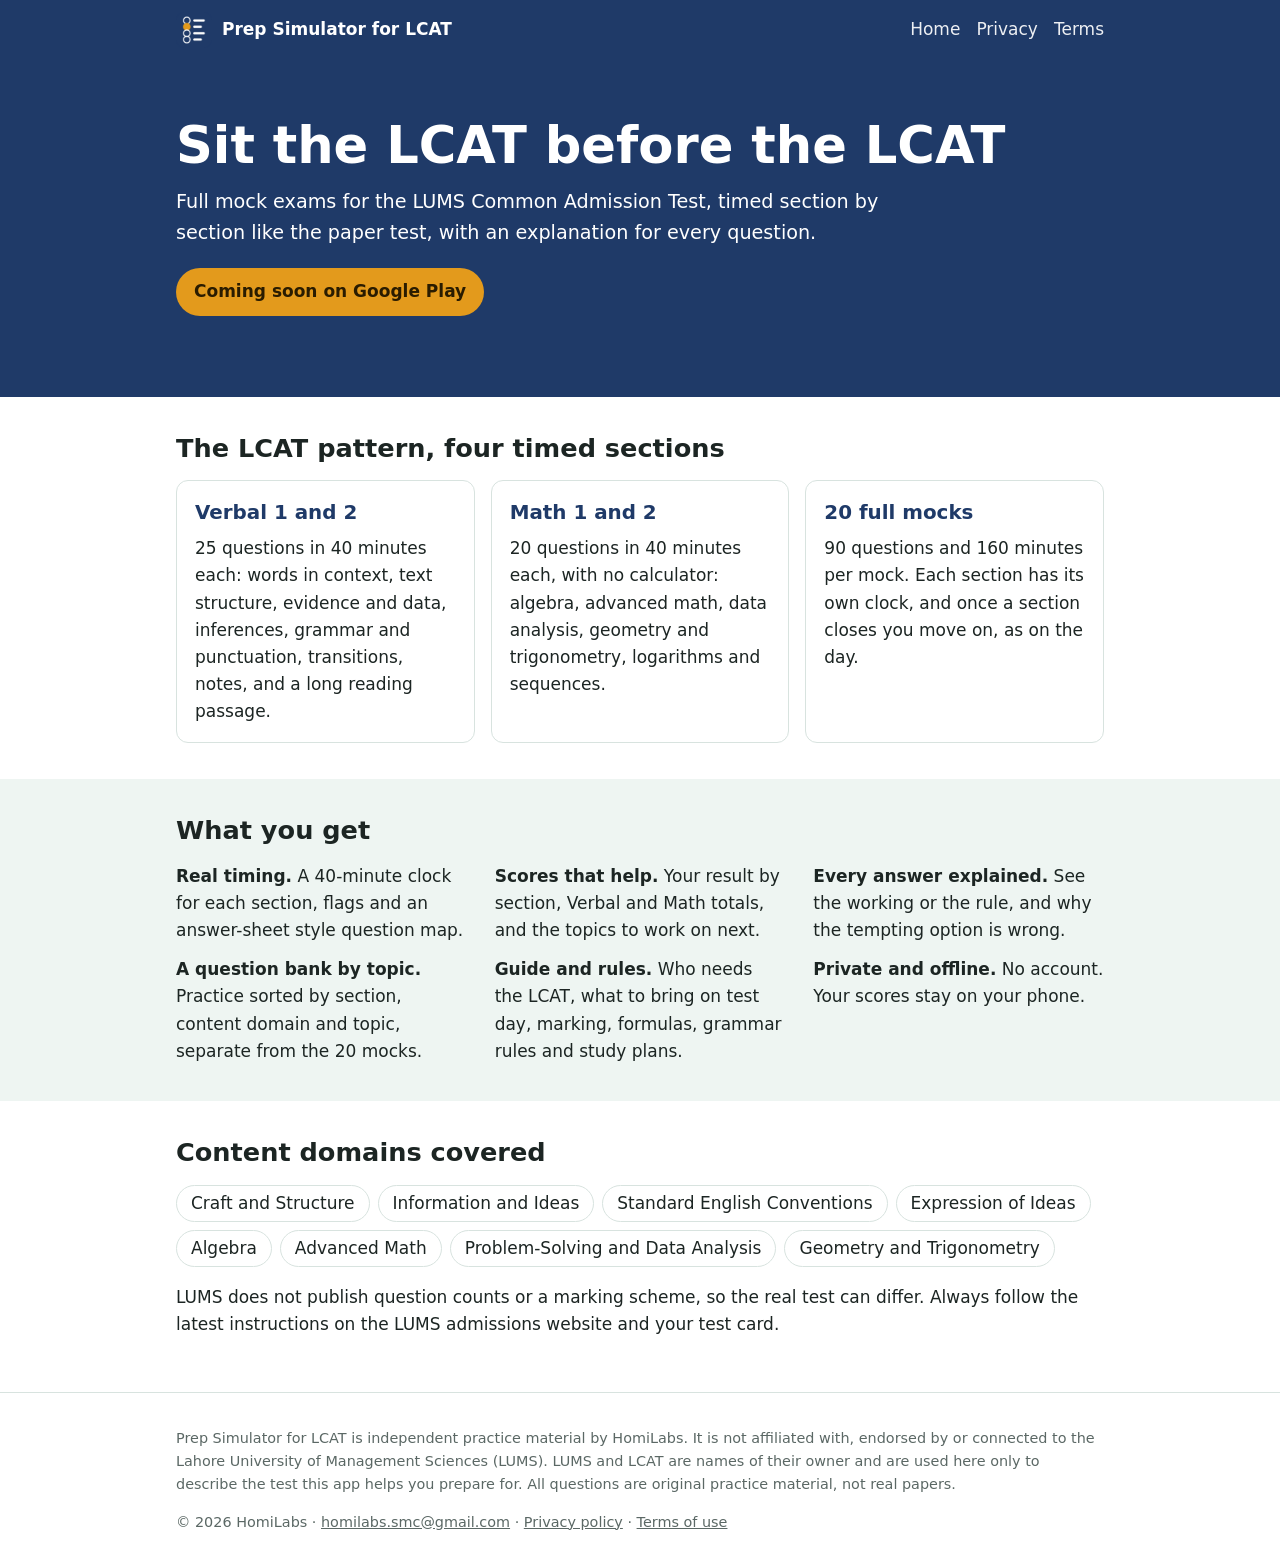
==== website/index.html @ 9efe72cb "LCAT prep app: app shell from the NTS app, four timed sections, blueprint, guide and website Flutter" ====
<!doctype html>
<html lang="en">
<head>
<meta charset="utf-8">
<meta name="viewport" content="width=device-width, initial-scale=1">
<title>Prep Simulator for LCAT – LUMS admission test mock exams</title>
<meta name="description" content="Prepare for the LUMS Common Admission Test (LCAT) on Android: 20 full mock exams with four timed sections, a topic-wise question bank for Verbal and Math, explanations for every question, and a guide to the rules. Free, offline, no account.">
<meta property="og:title" content="Prep Simulator for LCAT – LUMS admission test mock exams">
<meta property="og:description" content="20 full LCAT-style mock exams with timed Verbal and Math sections, a topic-wise question bank, every answer explained, and the test rules in one place.">
<meta property="og:url" content="https://lcat.homilabs.org/">
<meta name="theme-color" content="#1f3a68">
<link rel="canonical" href="https://lcat.homilabs.org/">
<link rel="icon" href="img/favicon.png">
<link rel="stylesheet" href="style.css">
</head>
<body>
<header class="top"><div class="wrap">
  <a class="brand" href="index.html"><img src="img/icon.png" alt="" width="36" height="36">Prep Simulator for LCAT</a>
  <nav class="nav"><a href="index.html">Home</a><a href="privacy.html">Privacy</a><a href="terms.html">Terms</a></nav>
</div></header>

<main>
<section class="hero"><div class="wrap">
  <h1>Sit the LCAT before the LCAT</h1>
  <p class="lead">Full mock exams for the LUMS Common Admission Test, timed section by section like the paper test, with an explanation for every question.</p>
  <p class="cta"><span class="soon">Coming soon on Google Play</span></p>
</div></section>

<section class="wrap" id="tests">
  <h2>The LCAT pattern, four timed sections</h2>
  <div class="cards">
    <article><h3>Verbal 1 and 2</h3><p>25 questions in 40 minutes each: words in context, text structure, evidence and data, inferences, grammar and punctuation, transitions, notes, and a long reading passage.</p></article>
    <article><h3>Math 1 and 2</h3><p>20 questions in 40 minutes each, with no calculator: algebra, advanced math, data analysis, geometry and trigonometry, logarithms and sequences.</p></article>
    <article><h3>20 full mocks</h3><p>90 questions and 160 minutes per mock. Each section has its own clock, and once a section closes you move on, as on the day.</p></article>
  </div>
</section>

<section class="band"><div class="wrap">
  <h2>What you get</h2>
  <ul class="ticks">
    <li><strong>Real timing.</strong> A 40-minute clock for each section, flags and an answer-sheet style question map.</li>
    <li><strong>Scores that help.</strong> Your result by section, Verbal and Math totals, and the topics to work on next.</li>
    <li><strong>Every answer explained.</strong> See the working or the rule, and why the tempting option is wrong.</li>
    <li><strong>A question bank by topic.</strong> Practice sorted by section, content domain and topic, separate from the 20 mocks.</li>
    <li><strong>Guide and rules.</strong> Who needs the LCAT, what to bring on test day, marking, formulas, grammar rules and study plans.</li>
    <li><strong>Private and offline.</strong> No account. Your scores stay on your phone.</li>
  </ul>
</div></section>

<section class="wrap" id="areas">
  <h2>Content domains covered</h2>
  <p class="chips"><span>Craft and Structure</span><span>Information and Ideas</span><span>Standard English Conventions</span><span>Expression of Ideas</span><span>Algebra</span><span>Advanced Math</span><span>Problem-Solving and Data Analysis</span><span>Geometry and Trigonometry</span></p>
  <p>LUMS does not publish question counts or a marking scheme, so the real test can differ. Always follow the latest instructions on the LUMS admissions website and your test card.</p>
</section>
</main>
<footer class="foot"><div class="wrap">
  <p>Prep Simulator for LCAT is independent practice material by HomiLabs. It is not affiliated with, endorsed by or connected to the Lahore University of Management Sciences (LUMS). LUMS and LCAT are names of their owner and are used here only to describe the test this app helps you prepare for. All questions are original practice material, not real papers.</p>
  <p>© 2026 HomiLabs · <a href="mailto:homilabs.smc@gmail.com">homilabs.smc@gmail.com</a> · <a href="privacy.html">Privacy policy</a> · <a href="terms.html">Terms of use</a></p>
</div></footer>
</body>
</html>
---- website/style.css ----
:root{--green:#1f3a68;--amber:#e39a1c;--ink:#1c2523;--muted:#5b6865;--paper:#fff;--tint:#eef5f2;--line:#d8e3df}
@media (prefers-color-scheme:dark){:root{--ink:#e6efec;--muted:#a3b3ae;--paper:#101715;--tint:#18221f;--line:#2b3a36}}
*{box-sizing:border-box}
body{margin:0;background:var(--paper);color:var(--ink);font:17px/1.6 system-ui,-apple-system,"Segoe UI",Roboto,sans-serif}
a{color:inherit}
.wrap{max-width:960px;margin:0 auto;padding:0 16px}
.top{background:var(--green);color:#fff}
.top .wrap{display:flex;flex-wrap:wrap;gap:8px 20px;align-items:center;justify-content:space-between;padding-block:12px}
.brand{display:flex;gap:10px;align-items:center;font-weight:700;text-decoration:none}
.brand img{border-radius:8px}
.nav{display:flex;gap:16px}
.nav a{text-decoration:none;opacity:.92}
.nav a:hover{text-decoration:underline}
.hero{background:var(--green);color:#fff;padding:56px 0 64px}
.hero h1{font-size:clamp(2rem,6vw,3.2rem);line-height:1.15;margin:0 0 12px}
.lead{font-size:1.2rem;max-width:40em;margin:0 0 20px}
.soon{display:inline-block;background:var(--amber);color:#2a1c00;font-weight:700;padding:10px 18px;border-radius:999px}
section.wrap{padding-block:36px}
h2{font-size:1.6rem;line-height:1.25;margin:0 0 16px}
.cards{display:grid;grid-template-columns:repeat(auto-fit,minmax(240px,1fr));gap:16px}
.cards article{border:1px solid var(--line);border-radius:12px;padding:16px 18px}
.cards h3{margin:0 0 6px;color:var(--green)}
@media (prefers-color-scheme:dark){.cards h3{color:#7fd2bb}}
.cards p{margin:0}
.band{background:var(--tint);padding:36px 0}
.ticks{margin:0;padding:0;list-style:none;display:grid;grid-template-columns:repeat(auto-fit,minmax(280px,1fr));gap:12px 28px}
.chips{display:flex;flex-wrap:wrap;gap:8px;margin:0 0 16px}
.chips span{border:1px solid var(--line);border-radius:999px;padding:4px 14px}
.doc{padding-block:32px;max-width:760px}
.doc h1{margin:0 0 4px;line-height:1.2}
.doc h2{font-size:1.2rem;margin:28px 0 6px}
.muted{color:var(--muted)}
.foot{border-top:1px solid var(--line);color:var(--muted);font-size:.9rem;padding:20px 0}
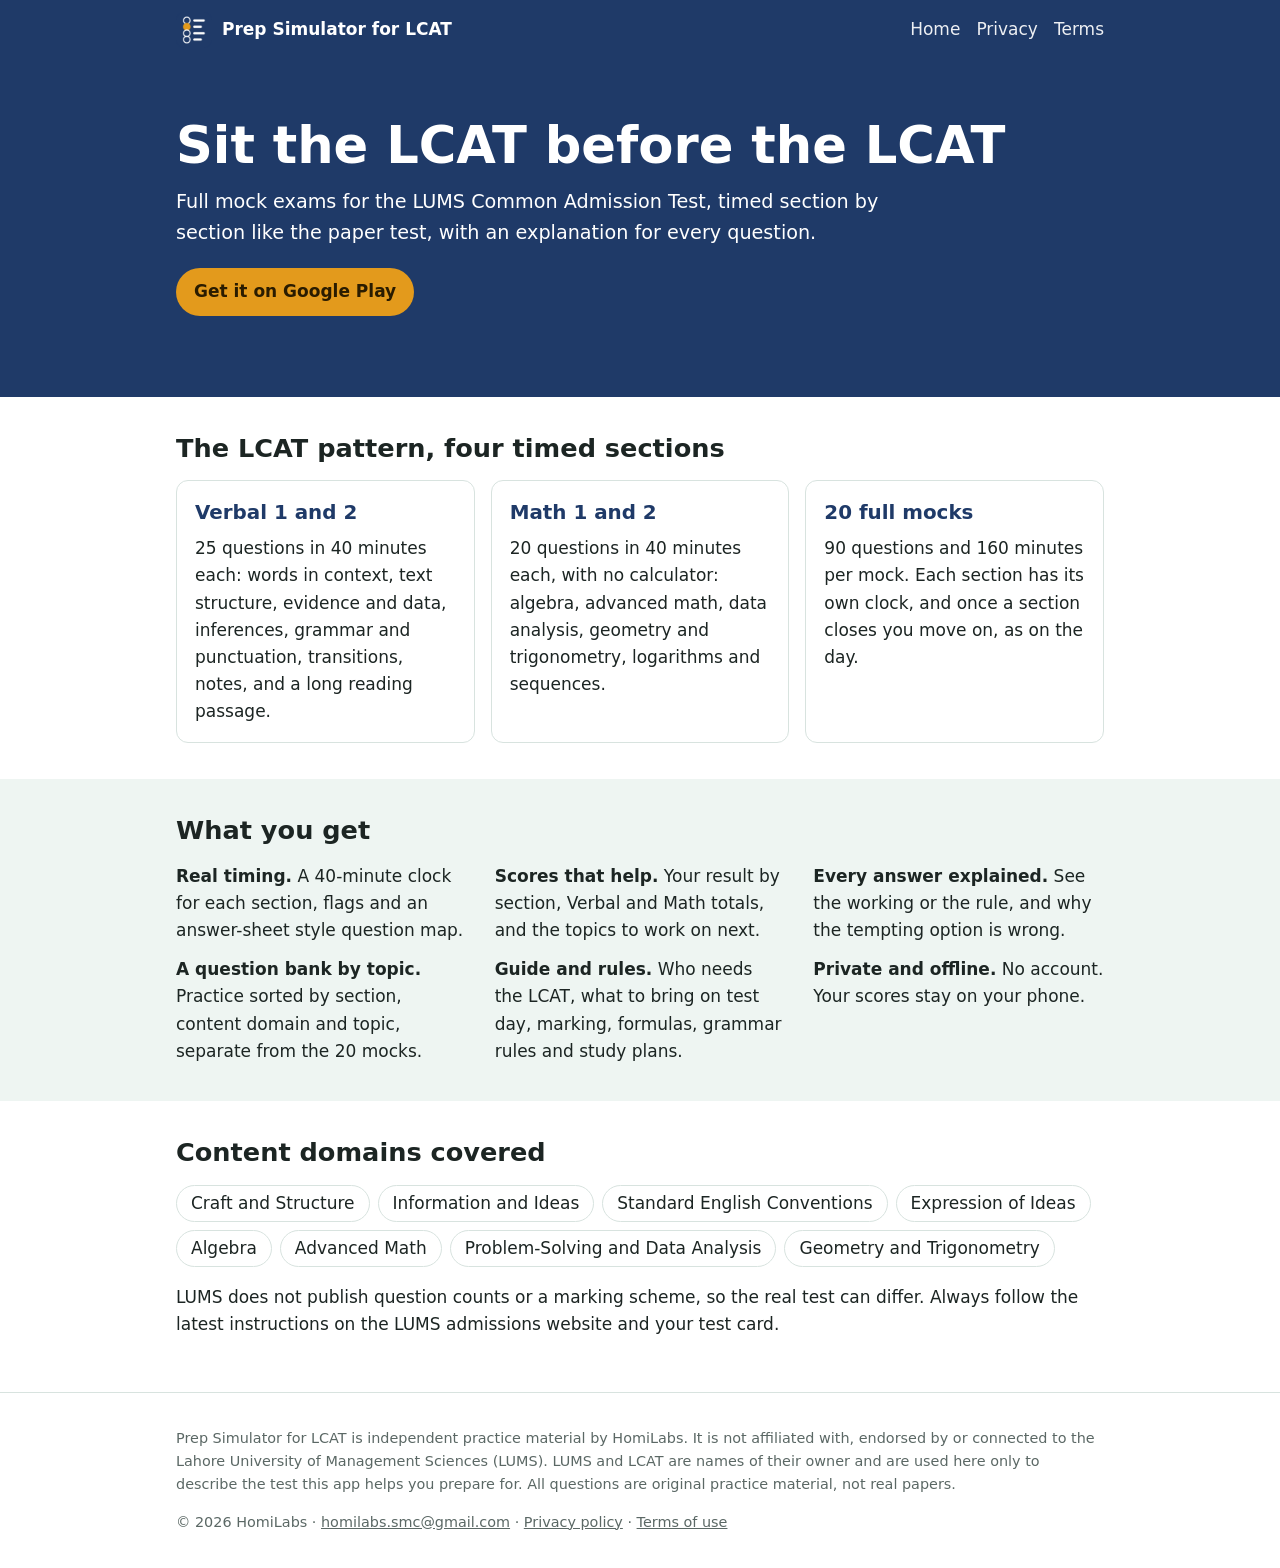
==== commit 54f400bc: "Link the live Play listing from the website Co-Authored-By: Claude Opus 5.5 <noreply@anthropic.com>" ====
--- a/website/index.html
+++ b/website/index.html
@@ -23,7 +23,7 @@
 <section class="hero"><div class="wrap">
   <h1>Sit the LCAT before the LCAT</h1>
   <p class="lead">Full mock exams for the LUMS Common Admission Test, timed section by section like the paper test, with an explanation for every question.</p>
-  <p class="cta"><span class="soon">Coming soon on Google Play</span></p>
+  <p class="cta"><a class="soon" href="https://play.google.com/store/apps/details?id=com.homilabs.lcat_prep">Get it on Google Play</a></p>
 </div></section>
 
 <section class="wrap" id="tests">
--- a/website/style.css
+++ b/website/style.css
@@ -14,7 +14,7 @@
 .hero{background:var(--green);color:#fff;padding:56px 0 64px}
 .hero h1{font-size:clamp(2rem,6vw,3.2rem);line-height:1.15;margin:0 0 12px}
 .lead{font-size:1.2rem;max-width:40em;margin:0 0 20px}
-.soon{display:inline-block;background:var(--amber);color:#2a1c00;font-weight:700;padding:10px 18px;border-radius:999px}
+.soon{display:inline-block;text-decoration:none;background:var(--amber);color:#2a1c00;font-weight:700;padding:10px 18px;border-radius:999px}
 section.wrap{padding-block:36px}
 h2{font-size:1.6rem;line-height:1.25;margin:0 0 16px}
 .cards{display:grid;grid-template-columns:repeat(auto-fit,minmax(240px,1fr));gap:16px}
